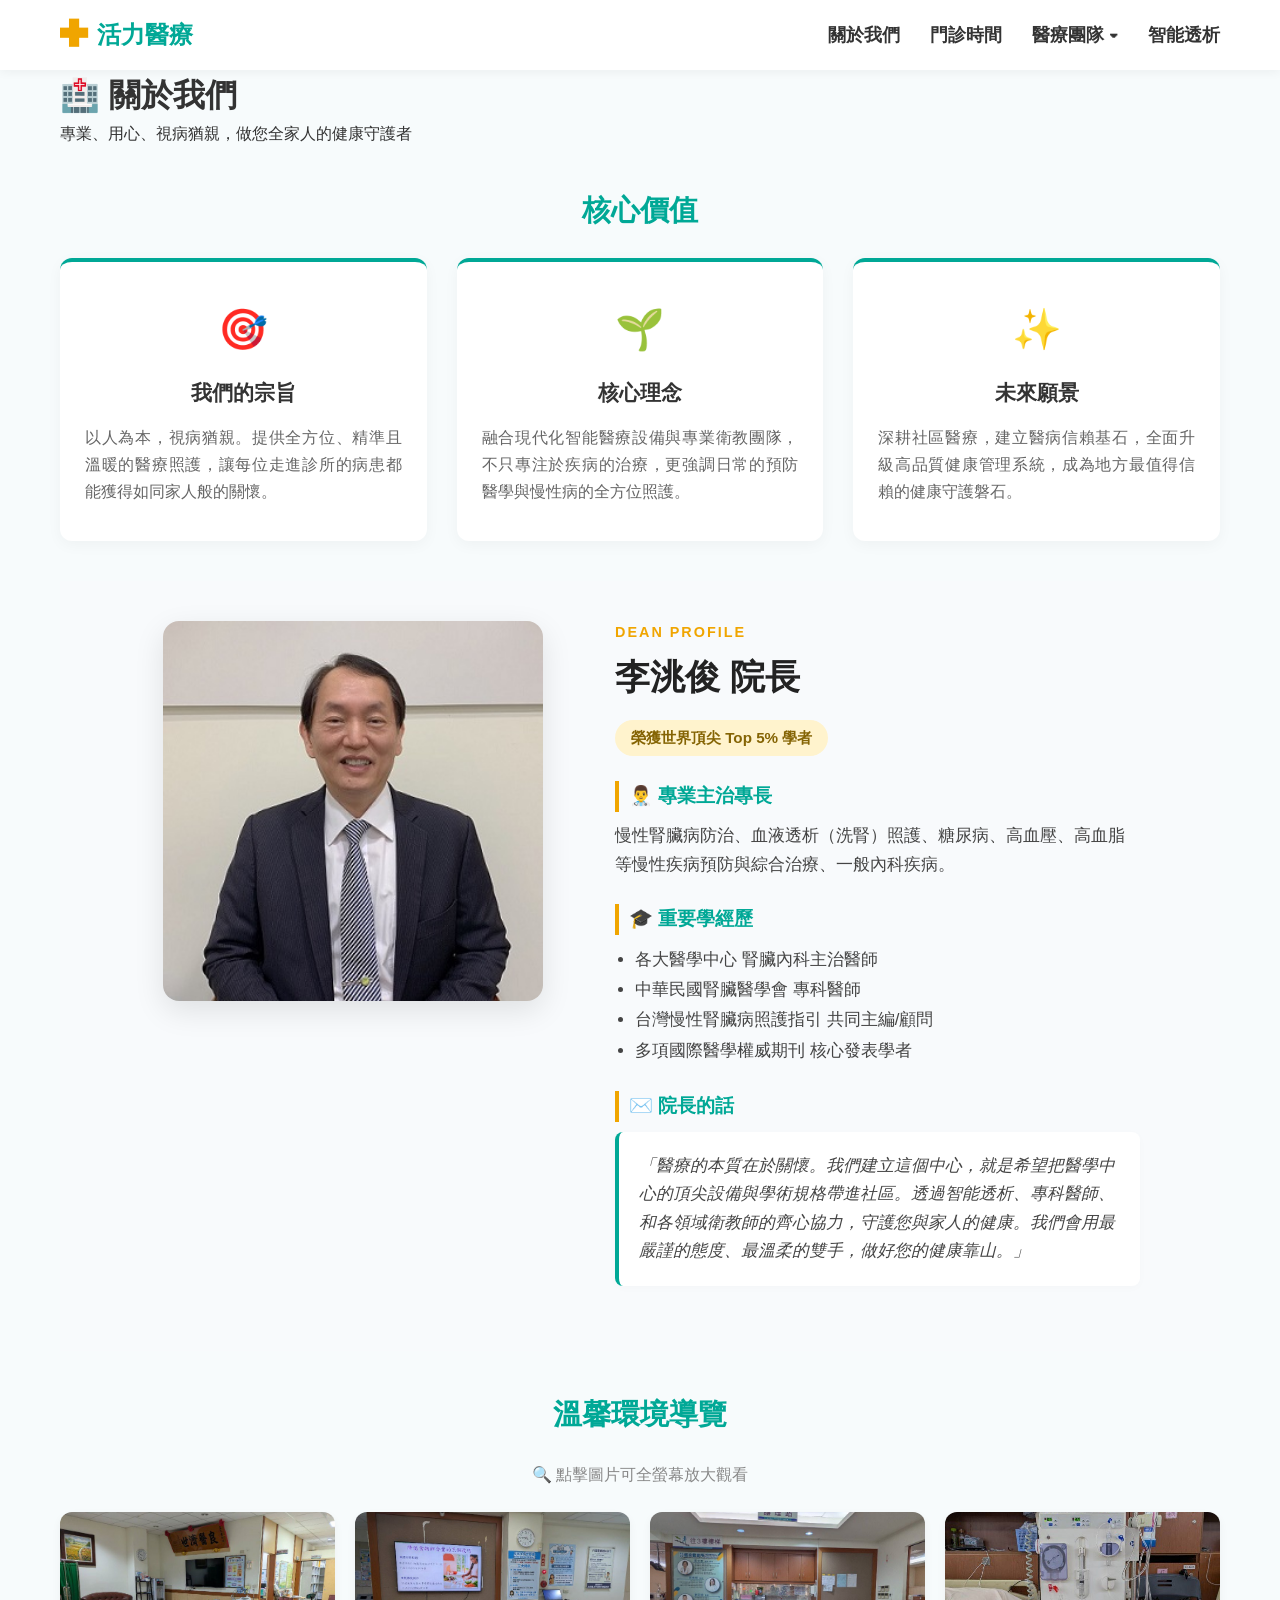
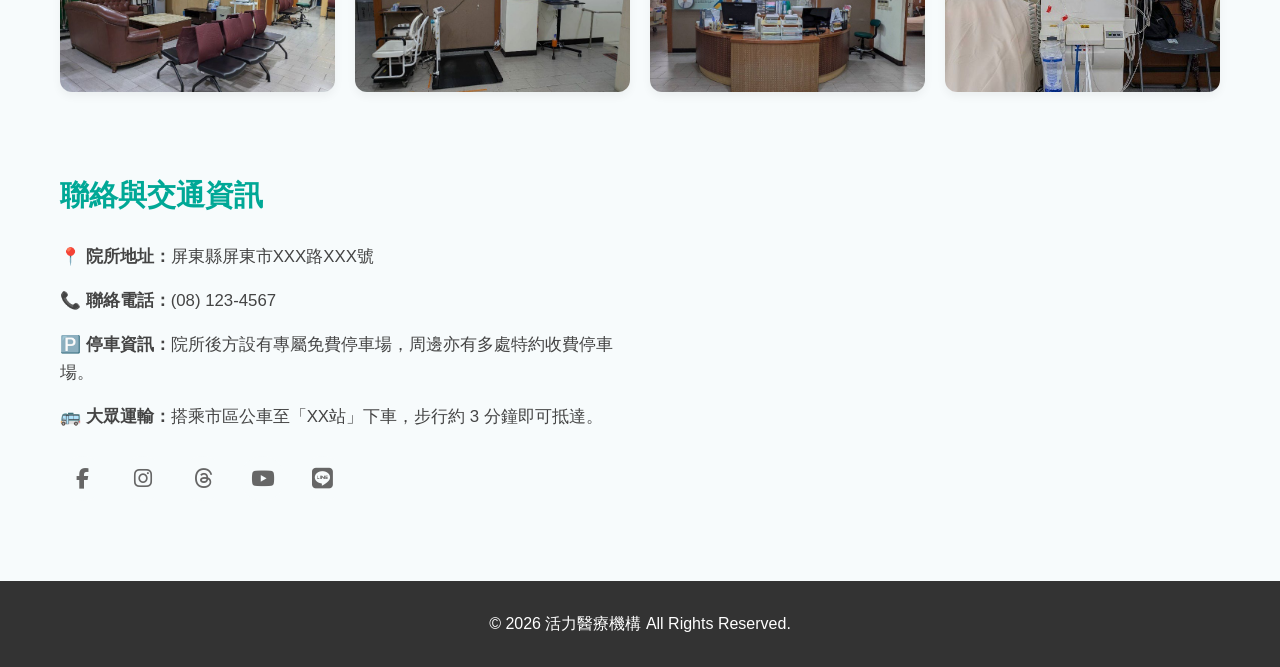
==== about.html @ 1d4cd95e "Add files via upload" ====
<!doctype html>
<html lang="zh-TW">
  <head>
    <meta charset="UTF-8" />
    <meta name="viewport" content="width=device-width, initial-scale=1.0" />
    <title>關於我們 - 活力醫療中心</title>
    <link rel="stylesheet" href="https://cdnjs.cloudflare.com/ajax/libs/font-awesome/6.5.1/css/all.min.css" />
    <link rel="stylesheet" href="style.css?v=13" />
  </head>
  <body>
    <header class="navbar">
      <div class="container nav-container">
        <a href="https://sunyanzi948c-cpu.github.io/chen784533/" class="logo">
          <span class="logo-icon">✚</span> 活力醫療
        </a>
        <input type="checkbox" id="menu-toggle" class="menu-checkbox" />
        <label for="menu-toggle" class="menu-btn">☰</label>

        <nav class="nav-links">
          <a href="about.html">關於我們</a>
          <a href="hours.html">門診時間</a>
          <div class="dropdown">
            <a href="index.html#team" class="dropdown-toggle">醫療團隊 ▾</a>
            <input type="checkbox" id="team-toggle" class="dropdown-checkbox" />
            <label for="team-toggle" class="dropdown-label">醫療團隊 ▾</label>
            <div class="dropdown-menu">
              <div class="dropdown-grid">
                <a href="#">新陳代謝科</a><a href="#">神經內科</a>
                <a href="#">腎臟內科</a><a href="#">眼科</a>
                <a href="#">泌尿科</a><a href="#">肝膽腸胃科</a>
                <a href="#">心臟內科</a><a href="#">胸腔內科</a>
                <a href="#">居家護理師</a><a href="#">護理衛教師</a>
                <a href="#">護理師</a><a href="#">營養衛教師</a>
                <a href="#">血液透析護理師</a><a href="#">醫檢師</a>
                <a href="#">心理師</a><a href="#">藥師</a>
              </div>
            </div>
          </div>

          <a href="dialysis.html">智能透析</a>
        </nav>
      </div>
    </header>

    <div class="page-header">
      <div class="container">
        <h1>🏥 關於我們</h1>
        <p>專業、用心、視病猶親，做您全家人的健康守護者</p>
      </div>
    </div>

    <main class="container page-content">
      <section class="about-section">
        <h2 class="section-title text-center">核心價值</h2>
        <div class="vision-grid">
          <div class="vision-card">
            <div class="vision-icon">🎯</div>
            <h3>我們的宗旨</h3>
            <p>
              以人為本，視病猶親。提供全方位、精準且溫暖的醫療照護，讓每位走進診所的病患都能獲得如同家人般的關懷。
            </p>
          </div>
          <div class="vision-card">
            <div class="vision-icon">🌱</div>
            <h3>核心理念</h3>
            <p>
              融合現代化智能醫療設備與專業衛教團隊，不只專注於疾病的治療，更強調日常的預防醫學與慢性病的全方位照護。
            </p>
          </div>
          <div class="vision-card">
            <div class="vision-icon">✨</div>
            <h3>未來願景</h3>
            <p>
              深耕社區醫療，建立醫病信賴基石，全面升級高品質健康管理系統，成為地方最值得信賴的健康守護磐石。
            </p>
          </div>
        </div>
      </section>

      <section class="about-section bg-light">
        <div class="dean-container">
          <div class="dean-image">
            <img
              src="image/177.jpg"
              alt="李俊院長"
              class="rounded-img shadow" />
          </div>
          <div class="dean-info">
            <span class="dean-subtitle">DEAN PROFILE</span>
            <h2 class="dean-name">李洮俊 院長</h2>
            <div class="dean-badge">榮獲世界頂尖 Top 5% 學者</div>

            <div class="info-block">
              <h3>👨‍⚕️ 專業主治專長</h3>
              <p>
                慢性腎臟病防治、血液透析（洗腎）照護、糖尿病、高血壓、高血脂等慢性疾病預防與綜合治療、一般內科疾病。
              </p>
            </div>

            <div class="info-block">
              <h3>🎓 重要學經歷</h3>
              <ul class="bullet-list">
                <li>各大醫學中心 腎臟內科主治醫師</li>
                <li>中華民國腎臟醫學會 專科醫師</li>
                <li>台灣慢性腎臟病照護指引 共同主編/顧問</li>
                <li>多項國際醫學權威期刊 核心發表學者</li>
              </ul>
            </div>

            <div class="info-block">
              <h3>✉️ 院長的話</h3>
              <p class="dean-message">
                「醫療的本質在於關懷。我們建立這個中心，就是希望把醫學中心的頂尖設備與學術規格帶進社區。透過智能透析、專科醫師、和各領域衛教師的齊心協力，守護您與家人的健康。我們會用最嚴謹的態度、最溫柔的雙手，做好您的健康靠山。」
              </p>
            </div>
          </div>
        </div>
      </section>

      <section class="about-section">
        <h2 class="section-title text-center">溫馨環境導覽</h2>
        <p class="text-center" style="color: #888; margin-bottom: 25px">
          🔍 點擊圖片可全螢幕放大觀看
        </p>
        <div class="gallery-grid">
          <img
            src="image/1245.jpeg"
            alt="明亮寬敞的候診大廳"
            class="zoomable-img" />
          <img
            src="image/364.jpeg"
            alt="專業一對一衛教室"
            class="zoomable-img" />
          <img
            src="image/6531.jpeg"
            alt="智能血液透析中心"
            class="zoomable-img" />
          <img
            src="image/34.jpeg"
            alt="溫馨領藥與諮詢櫃檯"
            class="zoomable-img" />
        </div>
      </section>

      <section class="about-section">
        <div class="contact-grid">
          <div class="contact-info">
            <h2 class="section-title">聯絡與交通資訊</h2>
            <ul class="contact-list">
              <li><strong>📍 院所地址：</strong>屏東縣屏東市XXX路XXX號</li>
              <li><strong>📞 聯絡電話：</strong>(08) 123-4567</li>
              <li>
                <strong>🅿️ 停車資訊：</strong
                >院所後方設有專屬免費停車場，周邊亦有多處特約收費停車場。
              </li>
              <li>
                <strong>🚌 大眾運輸：</strong>搭乘市區公車至「XX站」下車，步行約
                3 分鐘即可抵達。
              </li>
            </ul>
             
            <div class="social-links">
              <a href="#" target="_blank" class="social-icon fb" title="Facebook"><i class="fa-brands fa-facebook-f"></i></a>
              <a href="#" target="_blank" class="social-icon ig" title="Instagram"><i class="fa-brands fa-instagram"></i></a>
              <a href="#" target="_blank" class="social-icon threads" title="Threads"><i class="fa-brands fa-threads"></i></a>
              <a href="#" target="_blank" class="social-icon yt" title="YouTube"><i class="fa-brands fa-youtube"></i></a>
              <a href="#" target="_blank" class="social-icon line" title="LINE"><i class="fa-brands fa-line"></i></a>
            </div>
          </div>
          <div class="contact-map">
            <iframe
              src="https://www.google.com/maps/embed?..."
              width="100%"
              height="300"
              style="border: 0; border-radius: 12px"
              allowfullscreen=""
              loading="lazy"></iframe>
          </div>
        </div>
      </section>
    </main>

    <footer class="footer">
      <div class="container">
        <p>&copy; 2026 活力醫療機構 All Rights Reserved.</p>
      </div>
    </footer>

    <div id="image-lightbox" class="lightbox">
      <span class="lightbox-close">&times;</span>
      <img class="lightbox-content" id="lightbox-img" src="" alt="放大圖片" />
    </div>

    <button id="backToTopBtn" class="back-to-top" title="回到頁頂">⬆</button>

    <script>
      document.addEventListener("DOMContentLoaded", () => {
        // 1. 環境導覽圖片放大燈箱邏輯
        const galleryGrid = document.querySelector(".gallery-grid");
        const lightbox = document.getElementById("image-lightbox");
        const lightboxImg = document.getElementById("lightbox-img");
        const lightboxClose = document.querySelector(".lightbox-close");

        if (galleryGrid && lightbox) {
          galleryGrid.addEventListener("click", (e) => {
            if (e.target.classList.contains("zoomable-img")) {
              lightbox.style.display = "flex";
              lightboxImg.src = e.target.src;
            }
          });

          lightboxClose.addEventListener("click", () => {
            lightbox.style.display = "none";
          });

          lightbox.addEventListener("click", (e) => {
            if (e.target === lightbox) {
              lightbox.style.display = "none";
            }
          });
        }

        // 2. 回到頁頂按鈕邏輯
        const backToTopBtn = document.getElementById("backToTopBtn");
        if (backToTopBtn) {
          window.addEventListener("scroll", () => {
            if (window.scrollY > 300) {
              backToTopBtn.classList.add("show");
            } else {
              backToTopBtn.classList.remove("show");
            }
          });

          backToTopBtn.addEventListener("click", () => {
            window.scrollTo({ top: 0, behavior: "smooth" });
          });
        }
      });
    </script>
  </body>
</html>
---- style.css ----
/* =========================================
   變數與基本設定
========================================= */
:root {
    --primary-color: #00A896;
    /* 醫療感明亮藍綠色 */
    --secondary-color: #F0A500;
    /* 活潑朝氣的橙黃色 */
    --bg-color: #F7FBFC;
    --text-main: #333333;
    --text-muted: #666666;
    --white: #FFFFFF;
    --border-radius: 16px;
    /* 圓潤感帶來親和力 */
    --box-shadow: 0 8px 24px rgba(0, 0, 0, 0.05);
}

* {
    margin: 0;
    padding: 0;
    box-sizing: border-box;
    font-family: "Helvetica Neue", Arial, "LiHei Pro", "微軟正黑體", sans-serif;
}

body {
    background-color: var(--bg-color);
    color: var(--text-main);
    line-height: 1.6;
}

.container {
    max-width: 1200px;
    margin: 0 auto;
    padding: 0 20px;
}

a {
    text-decoration: none;
    color: var(--primary-color);
    transition: color 0.3s;
}

/* =========================================
   導覽列 (Navbar)
========================================= */
.navbar {
    background-color: var(--white);
    box-shadow: 0 2px 10px rgba(0, 0, 0, 0.05);
    position: sticky;
    top: 0;
    z-index: 1000;
}

.nav-container {
    display: flex;
    justify-content: space-between;
    align-items: center;
    height: 70px;
}

.logo {
    font-size: 1.5rem;
    font-weight: bold;
    color: var(--primary-color);
    display: flex;
    align-items: center;
    gap: 8px;
}

.logo-icon {
    color: var(--secondary-color);
    font-size: 1.8rem;
}

.nav-links {
    display: flex;
    gap: 30px;
    align-items: center;
}

.nav-links a {
    color: var(--text-main);
    font-weight: 600;
    font-size: 1.1rem;
    padding: 8px 0;
    position: relative;
}

.nav-links a:hover {
    color: var(--primary-color);
}

/* 導覽列底線動畫 (排除下拉選單內的連結) */
.nav-links>a::after,
.dropdown>a::after {
    content: '';
    position: absolute;
    bottom: 0;
    left: 0;
    width: 0%;
    height: 3px;
    background-color: var(--secondary-color);
    transition: width 0.3s ease;
    border-radius: 2px;
}

.nav-links>a:hover::after,
.dropdown>a:hover::after {
    width: 100%;
}

.menu-checkbox,
.menu-btn {
    display: none;
}

/* =========================================
   首頁：最新消息佈告欄列表優化 (全站通用電腦版預設)
========================================= */
.news-list {
    list-style: none;
    /* 移除預設的黑點 */
    padding-left: 0;
}

.news-list li {
    padding: 15px 0;
    /* 每則新聞的上下間距 */
    border-bottom: 1px dashed #EAEAEA;
    /* 加上淡淡的虛線分隔線 */
}

.news-list li:last-child {
    border-bottom: none;
    /* 最後一筆不要底線 */
}

.news-list a {
    font-size: 1.05rem;
    line-height: 1.5;
    color: var(--text-main);
    /* 關鍵：電腦版與全站同步改成高對比深灰色 */
    font-weight: 600;
    /* 字體稍微加粗，增加重量感 */
    display: block;
    margin-top: 8px;
    transition: color 0.3s;
}

/* 滑鼠游標移過去時的互動效果 */
.news-list a:hover {
    color: var(--primary-color);
    /* 懸停時變回品牌藍綠色 */
}
/* =========================================
   導覽列：醫療團隊下拉選單 (Dropdown)
========================================= */
/* 隱藏手機版專用的摺疊開關 */
.dropdown-checkbox,
.dropdown-label {
    display: none;
}

.dropdown {
    position: relative;
    display: flex;
    align-items: center;
    height: 100%;
}

.dropdown-menu {
    display: none;
    /* 預設隱藏 */
    position: absolute;
    top: 100%;
    /* 貼齊導覽列底部 */
    left: -50px;
    /* 微調位置避免超出螢幕 */
    background-color: var(--white);
    box-shadow: 0 10px 30px rgba(0, 0, 0, 0.1);
    border-radius: 8px;
    padding: 20px;
    z-index: 1001;
    width: 320px;
    /* 設定選單寬度，容納兩欄 */
    border-top: 3px solid var(--primary-color);
}

/* 電腦版：滑鼠移入時顯示選單 */
.dropdown:hover .dropdown-menu {
    display: block;
    animation: fadeInDown 0.3s ease;
}

@keyframes fadeInDown {
    from {
        opacity: 0;
        transform: translateY(-10px);
    }

    to {
        opacity: 1;
        transform: translateY(0);
    }
}

/* 下拉選單內的網格排版 (2欄) */
.dropdown-grid {
    display: grid;
    grid-template-columns: 1fr 1fr;
    gap: 10px;
}

/* 覆寫 nav-links 預設的 a 樣式，使其適合選單 */
.dropdown-grid a {
    font-size: 0.95rem;
    font-weight: normal;
    padding: 8px 12px;
    border-radius: 6px;
    color: var(--text-main);
    transition: background-color 0.2s, color 0.2s;
}

.dropdown-grid a::after {
    display: none;
    /* 移除原本的底線動畫 */
}

.dropdown-grid a:hover {
    background-color: var(--bg-color);
    color: var(--primary-color);
}


/* =========================================
   主視覺跑馬燈 (Hero Carousel - JS控制版)
========================================= */
.hero-carousel {
    position: relative;
    /* 作為按鈕與圓點的定位基準 */
    width: 100%;
    overflow: hidden;
    /* 隱藏超出範圍的圖片 */
}

/* 移除 CSS 原生的卷軸設定，改由 JS 控制 */
.carousel-track {
    display: flex;
    width: max-content;
    transition: transform 0.5s ease-in-out;
    /* 關鍵：滑動的過渡動畫 */
}

.slide {
    width: 100vw;
    display: flex;
    justify-content: center;
    align-items: center;
    background-color: #f8f9fa;
}

.slide img {
    width: 100%;
    height: auto;
    display: block;
    max-width: 1920px;
}

/* === 左右切換按鈕 === */
.carousel-btn {
    position: absolute;
    top: 50%;
    transform: translateY(-50%);
    background: rgba(0, 0, 0, 0.4);
    color: white;
    border: none;
    font-size: 24px;
    padding: 15px 20px;
    cursor: pointer;
    z-index: 10;
    /* 確保按鈕在圖片上方 */
    border-radius: 8px;
    transition: background 0.3s;
}

.carousel-btn:hover {
    background: rgba(0, 0, 0, 0.8);
}

.prev-btn {
    left: 10px;
}

.next-btn {
    right: 10px;
}

/* === 底部圓點指示器 === */
.carousel-dots {
    position: absolute;
    bottom: 15px;
    left: 50%;
    transform: translateX(-50%);
    display: flex;
    gap: 10px;
    z-index: 10;
}

.dot {
    width: 12px;
    height: 12px;
    border-radius: 50%;
    background-color: rgba(255, 255, 255, 0.5);
    cursor: pointer;
    transition: background-color 0.3s;
    box-shadow: 0 1px 3px rgba(0, 0, 0, 0.3);
    /* 讓白色圓點在白底圖片上也看清楚 */
}

.dot.active {
    background-color: var(--primary-color);
}

/* =========================================
   佈告欄區塊 (Boards Section)
========================================= */
.boards-section {
    display: grid;
    grid-template-columns: 1fr 1fr;
    gap: 30px;
    margin: 60px 0;
}

.board {
    background: var(--white);
    border-radius: var(--border-radius);
    padding: 30px;
    box-shadow: var(--box-shadow);
}

.board-header {
    display: flex;
    justify-content: space-between;
    align-items: center;
    margin-bottom: 20px;
    border-bottom: 2px solid var(--bg-color);
    padding-bottom: 15px;
}

.board-header h2 {
    font-size: 1.5rem;
    color: var(--text-main);
}

.more-link {
    font-size: 0.9rem;
    color: var(--text-muted);
    background: var(--bg-color);
    padding: 5px 15px;
    border-radius: 20px;
}

.more-link:hover {
    background: var(--secondary-color);
    color: var(--white);
}

/* =========================================
   分類標籤：現代化膠囊造型 (Capsule Tabs)
========================================= */
.filter-tabs {
    display: flex;
    background-color: #EBF3F6;
    /* 溫潤的淺灰藍色膠囊底軌 */
    padding: 6px;
    border-radius: 50px;
    /* 核心：超大圓弧創造完美膠囊外觀 */
    width: fit-content;
    margin: 0 auto 35px auto;
    /* 畫面置中，並與下方列表拉開呼吸空間 */
    gap: 4px;
    box-shadow: inset 0 2px 5px rgba(0, 0, 0, 0.04);
    /* 內陰影讓軌道呈現微凹陷的精緻立體感 */
}

.tab {
    padding: 10px 24px;
    border-radius: 50px;
    /* 每個選項按鈕也都是膠囊型 */
    color: var(--text-muted);
    font-weight: bold;
    font-size: 1rem;
    border: none;
    background-color: transparent;
    white-space: nowrap;
    text-decoration: none;
    /* 確保沒有底線 */
    transition: all 0.25s cubic-bezier(0.4, 0, 0.2, 1);
    /* 讓切換動態呈現絲滑的過渡感 */
}

/* 滑鼠游標移過去的微互動（排除已選中的項目） */
.tab:hover:not(.active) {
    color: var(--primary-color);
    background-color: rgba(0, 168, 150, 0.08);
    /* 淡淡的半透明主色 */
}

/* 當標籤被點選、激活時的膠囊樣式 */
.tab.active {
    background-color: var(--primary-color);
    /* 活力藍綠色填滿 */
    color: var(--white);
    box-shadow: 0 4px 12px rgba(0, 168, 150, 0.25);
    /* 溫和的外發光提升層級 */
}

/* =========================================
   手機版響應式微調 (Capsule RWD)
========================================= */
@media (max-width: 768px) {
    .filter-tabs {
        width: 100%;
        /* 手機版寬度撐滿 */
        max-width: 100%;
        overflow-x: auto;
        /* 關鍵：項目過多時，在手機上允許左右滑動瀏覽 */
        flex-wrap: nowrap;
        /* 強制按鈕們乖乖排成一列不換行 */
        justify-content: flex-start;
        /* 靠左對齊方便滑動 */
        padding: 5px;
        scrollbar-width: none;
        /* 隱藏 Firefox 的捲軸 */
    }

    /* 隱藏 Chrome/Safari 的手機原生捲軸，維持簡潔 */
    .filter-tabs::-webkit-scrollbar {
        display: none;
    }

    .tab {
        padding: 8px 18px;
        /* 手機版稍微縮小內距 */
        font-size: 0.95rem;
    }
}
/* =========================================
   最新消息列表頁專用 (News Archive - 減壓舒適版)
========================================= */
.full-news-list {
    display: flex;
    flex-direction: column;
    gap: 25px;
    /* 加大每則消息之間的間距 */
}

.news-item {
    display: flex;
    flex-direction: row;
    align-items: flex-start;
    background-color: var(--white);
    padding: 30px;
    /* 增加卡片內部的呼吸空間 */
    border-radius: var(--border-radius);
    box-shadow: 0 4px 20px rgba(0, 0, 0, 0.03);
    /* 非常柔和的陰影 */
    border: 1px solid #F0F4F8;
    /* 加上極淺的邊框增加質感 */
    transition: transform 0.3s, box-shadow 0.3s;
    gap: 25px;
    /* 日期徽章與內文的間距 */
    text-decoration: none;
}

.news-item:hover {
    transform: translateY(-3px);
    box-shadow: 0 10px 30px rgba(0, 168, 150, 0.1);
}

/* 獨立出來的日期徽章 */
.news-date-badge {
    flex-shrink: 0;
    text-align: center;
    background-color: var(--bg-color);
    padding: 15px 20px;
    border-radius: 16px;
    color: var(--primary-color);
    min-width: 100px;
    border: 1px solid #E0F7FA;
}

.news-date-badge .day {
    display: block;
    font-size: 2.2rem;
    font-weight: bold;
    line-height: 1.1;
    font-family: 'Arial Black', sans-serif;
}

.news-date-badge .year-month {
    display: block;
    font-size: 0.85rem;
    color: var(--text-muted);
    margin-top: 5px;
    letter-spacing: 1px;
}

/* 內文區塊 */
.news-content-box {
    flex-grow: 1;
    display: flex;
    flex-direction: column;
    justify-content: center;
}

.news-meta {
    margin-bottom: 12px;
}

.news-tag {
    font-size: 0.8rem;
    padding: 4px 12px;
    border-radius: 20px;
    color: var(--white);
    font-weight: bold;
}

.news-title {
    font-size: 1.35rem;
    color: var(--text-main);
    margin-bottom: 10px;
    line-height: 1.4;
    transition: color 0.2s;
}

.news-item:hover .news-title {
    color: var(--primary-color);
}

.news-excerpt {
    color: var(--text-muted);
    font-size: 1rem;
    line-height: 1.6;
    display: -webkit-box;
    -webkit-line-clamp: 2;
    /* 限制摘要行數 */
    -webkit-box-orient: vertical;
    overflow: hidden;
}

/* 導覽箭頭 */
.news-arrow {
    align-self: center;
    font-size: 1.5rem;
    color: #D1D8E0;
    transition: color 0.3s, transform 0.3s;
}

.news-item:hover .news-arrow {
    color: var(--secondary-color);
    transform: translateX(5px);
}

/* 手機版響應式微調 */
@media (max-width: 768px) {
    .news-item {
        flex-direction: column;
        /* 手機版改為垂直堆疊 */
        padding: 25px 20px;
        gap: 15px;
    }

    .news-date-badge {
        display: flex;
        align-items: center;
        gap: 10px;
        padding: 10px 15px;
        min-width: auto;
        width: fit-content;
    }

    .news-date-badge .day {
        font-size: 1.5rem;
    }

    .news-date-badge .year-month {
        margin-top: 0;
    }

    .news-arrow {
        display: none;
        /* 手機螢幕較小，隱藏箭頭 */
    }
}

/* 衛教專區網格卡片 */
.edu-grid {
    display: grid;
    grid-template-columns: 1fr 1fr;
    gap: 15px;
}

.edu-card {
    background: var(--bg-color);
    padding: 20px;
    border-radius: 12px;
    display: block;
    transition: transform 0.2s, box-shadow 0.2s;
}

.edu-card:hover {
    transform: translateY(-5px);
    box-shadow: 0 5px 15px rgba(0, 168, 150, 0.2);
}

.edu-tag {
    display: inline-block;
    background: var(--primary-color);
    color: var(--white);
    font-size: 0.75rem;
    padding: 3px 8px;
    border-radius: 4px;
    margin-bottom: 10px;
}

.edu-card h3 {
    color: var(--text-main);
    font-size: 1rem;
    line-height: 1.4;
}

/* =========================================
   影片專區 (Video Section)
========================================= */
.video-section {
    background: var(--white);
    border-radius: var(--border-radius);
    padding: 30px;
    box-shadow: var(--box-shadow);
    margin-bottom: 60px;
}

.video-grid {
    display: grid;
    grid-template-columns: repeat(3, 1fr);
    gap: 20px;
}

.video-card {
    border-radius: 12px;
    overflow: hidden;
    background: var(--bg-color);
}

.video-thumbnail {
    background: #4A4A4A;
    color: white;
    height: 180px;
    display: flex;
    align-items: center;
    justify-content: center;
    font-size: 1.2rem;
    cursor: pointer;
    transition: background 0.3s;
}

.video-thumbnail:hover {
    background: var(--primary-color);
}

.video-title {
    padding: 15px;
    font-weight: bold;
    color: var(--text-main);
    text-align: center;
}

/* =========================================
   頁腳 (Footer)
========================================= */
.footer {
    background: var(--text-main);
    color: var(--white);
    text-align: center;
    padding: 30px 0;
    margin-top: 40px;
}

/* =========================================
   響應式設計 (RWD - 平板 900px)
========================================= */
@media (max-width: 900px) {
    .boards-section {
        grid-template-columns: 1fr;
    }

    .video-grid {
        grid-template-columns: 1fr;
    }
}

/* =========================================
   響應式設計 (RWD - 手機 768px)
========================================= */
@media (max-width: 768px) {

    /* 手機版導覽列：漢堡選單實作 */
    .menu-btn {
        display: block;
        font-size: 1.8rem;
        cursor: pointer;
        color: var(--primary-color);
    }

    .nav-links {
        display: none;
        position: absolute;
        top: 70px;
        left: 0;
        width: 100%;
        background: var(--white);
        flex-direction: column;
        text-align: center;
        gap: 0;
        box-shadow: 0 10px 10px rgba(0, 0, 0, 0.05);
    }

    /* 基本導覽列連結樣式 */
    .nav-links>a {
        padding: 15px 0;
        border-bottom: 1px solid #F0F0F0;
        width: 100%;
    }

    .menu-checkbox:checked~.nav-links {
        display: flex;
    }

    /* =========================================
       手機版：醫療團隊下拉選單改為摺疊設計
    ========================================= */
    .dropdown {
        width: 100%;
        flex-direction: column;
    }

    .dropdown .dropdown-toggle {
        display: none;
        /* 隱藏電腦版的 hover 連結 */
    }

    .dropdown-label {
        display: block;
        width: 100%;
        padding: 15px 0;
        border-bottom: 1px solid #F0F0F0;
        font-weight: 600;
        cursor: pointer;
        color: var(--text-main);
        font-size: 1.1rem;
    }

    /* 將選單改為靜態排版，不再懸浮 */
    .dropdown-menu {
        position: static;
        width: 100%;
        box-shadow: none;
        background-color: #F8F9FA;
        padding: 10px 15px;
        border-radius: 0;
        border-top: none;
        display: none;
        /* 由 checkbox 控制顯示 */
    }

    /* 手機版下拉選單內的項目改為單欄 */
    .dropdown-grid {
        grid-template-columns: 1fr;
        gap: 5px;
    }

    .dropdown-grid a {
        padding: 10px 0;
        border-bottom: 1px dashed #E0E0E0;
        border-radius: 0;
    }

    .dropdown-grid a:last-child {
        border-bottom: none;
    }
    /* 取消手機版的 hover 展開，避免與點擊事件衝突 (解決收不回來的問題) */
    .dropdown:hover .dropdown-menu {
        display: none;
    }

    /* 關鍵：當隱藏的 checkbox 被勾選時，展開醫療團隊子選單 */
    .dropdown-checkbox:checked ~ .dropdown-menu {
        display: block;
    }
    

    /* =========================================
       其他手機版微調
    ========================================= */
    .slide-content h1 {
        font-size: 1.8rem;
    }

    .edu-grid {
        grid-template-columns: 1fr;
    }
}

/* =========================================
   單篇文章內頁專用 (Article Detail)
========================================= */
.article-container {
    max-width: 800px;
    /* 限制寬度，提升長文閱讀體驗 */
    margin: 40px auto;
    background-color: var(--white);
    padding: 40px 50px;
    border-radius: var(--border-radius);
    box-shadow: var(--box-shadow);
}

.back-btn {
    display: inline-block;
    color: var(--text-muted);
    font-size: 0.95rem;
    margin-bottom: 25px;
    padding: 8px 15px;
    background-color: var(--bg-color);
    border-radius: 20px;
    transition: all 0.3s;
}

.back-btn:hover {
    color: var(--white);
    background-color: var(--primary-color);
}

.article-header {
    border-bottom: 2px solid var(--bg-color);
    padding-bottom: 20px;
    margin-bottom: 30px;
}

.article-title {
    font-size: 2rem;
    color: var(--text-main);
    line-height: 1.4;
    margin-top: 15px;
}

/* 內文排版優化 */
.article-body {
    color: #444;
    font-size: 1.1rem;
    line-height: 1.8;
    /* 加大行距，眼睛不疲勞 */
}
/* 隱藏文章內文清單的預設黑點，並優化間距 */
.article-body ul {
    list-style: none;
    /* 移除瀏覽器預設的黑點 */
    padding-left: 0;
    /* 移除預設的左側縮排，讓文字對齊標題 */
    margin-bottom: 20px;
    /* 與下一個段落保持距離 */
}

.article-body li {
    margin-bottom: 10px;
    /* 讓每個清單項目之間多一點呼吸空間，不擠在一起 */
    line-height: 1.6;
}
.article-body p {
    margin-bottom: 20px;
}

.article-body h3 {
    color: var(--primary-color);
    font-size: 1.4rem;
    margin: 30px 0 15px 0;
    border-left: 4px solid var(--secondary-color);
    padding-left: 10px;
}

.article-body img {
    max-width: 100%;
    height: auto;
    border-radius: 8px;
    margin: 20px 0;
}

/* 響應式微調 */
@media (max-width: 768px) {
    .article-container {
        padding: 25px 20px;
        margin: 20px auto;
    }

    .article-title {
        font-size: 1.5rem;
    }
    
    
  /* =========================================
       手機版：首頁佈告欄標題與列表排版優化
    ========================================= */
   .board-header {
      gap: 10px;
      /* 確保標題和按鈕之間有安全距離 */
  }
   .board {
    padding: 20px 15px;
   }
   .board-header h2 {
      font-size: 1.3rem;
      /* 手機版稍微縮小一點標題字體 */
      white-space: nowrap;
      /* 關鍵1：強制標題絕對不換行 */
      margin-bottom: 0;
  }

  .more-link {
      white-space: nowrap;
      /* 關鍵2：強制按鈕文字不換行 */
      flex-shrink: 0;
      /* 關鍵3：保護按鈕，絕對不允許被螢幕擠扁 */
      padding: 5px 12px;
      /* 稍微縮小按鈕內距讓它更精緻 */
      font-size: 0.85rem;
  }

  /* 順便優化首頁的新聞列表，讓手機版更好閱讀 */
  .news-list li {
      padding: 12px 0;
      /* 手機版稍微縮緊上下間距 */
  }

  .news-list .news-date {
      background-color: var(--bg-color);
      /* 給日期一個淡淡的底色標籤感 */
      padding: 2px 8px;
      border-radius: 4px;
      font-size: 0.8rem;
  }

  .news-list a {
      font-size: 1rem;
      /* 手機版字體稍微縮小一點點，符合手機螢幕比例 */
  }
}

/* =========================================
   最新消息標籤顏色設定 (Tag Colors)
========================================= */
.news-tag {
    display: inline-block;
    /* 確保標籤能撐開內距與圓角 */
    color: #FFFFFF !important;
    /* 強制文字為白色 */
    font-weight: bold;
    border-radius: 20px;
}

/* 各分類的專屬背景色 */
.tag-orange {
    background-color: #F0A500;
}

/* 亮橘色 (門診異動) */
.tag-blue {
    background-color: #2D9CDB;
}

/* 柔和藍色 (疫苗活動、醫療新知) */
.tag-green {
    background-color: #00A896;
}

/* 醫療藍綠色 (營養衛教、預防醫學) */

/* =========================================
   快速回到頁頂按鈕 (Back to Top)
========================================= */
.back-to-top {
    position: fixed;
    bottom: 30px;
    right: 30px;
    width: 50px;
    height: 50px;
    background-color: var(--primary-color);
    /* 使用醫療藍綠色 */
    color: var(--white);
    border: none;
    border-radius: 50%;
    /* 變成完美的圓形 */
    font-size: 1.5rem;
    box-shadow: 0 4px 15px rgba(0, 168, 150, 0.4);
    cursor: pointer;
    z-index: 9999;
    /* 確保它永遠浮在最上層 */

    /* 預設隱藏並往下沉的動畫設定 */
    opacity: 0;
    visibility: hidden;
    transform: translateY(20px);
    transition: all 0.3s cubic-bezier(0.4, 0, 0.2, 1);

    /* 讓裡面的箭頭絕對置中 */
    display: flex;
    justify-content: center;
    align-items: center;
}

/* 當加上 .show 類別時，按鈕浮現 */
.back-to-top.show {
    opacity: 1;
    visibility: visible;
    transform: translateY(0);
}

/* 電腦版滑鼠移過去的互動效果 */
.back-to-top:hover {
    background-color: var(--secondary-color);
    /* 變為活潑的橙黃色 */
    transform: translateY(-5px) scale(1.05);
    /* 稍微往上浮起並變大 */
    box-shadow: 0 6px 20px rgba(240, 165, 0, 0.4);
}

/* 手機版微調 (讓按鈕稍微縮小，避免擋住太多內文) */
@media (max-width: 768px) {
    .back-to-top {
        bottom: 20px;
        right: 20px;
        width: 45px;
        height: 45px;
        font-size: 1.3rem;
    }
}

/* =========================================
   圖片放大燈箱 (Lightbox) 與互動樣式
========================================= */
/* 暗示圖片可點擊的互動效果 */
.zoomable-img {
    cursor: zoom-in;
    /* 滑鼠游標變成放大鏡 */
    transition: transform 0.3s ease, filter 0.3s ease;
}

.zoomable-img:hover {
    transform: scale(1.02);
    /* 滑鼠移過去微微浮起放大 */
    filter: brightness(0.95);
    /* 稍微變暗提示可點擊 */
}

/* 燈箱全螢幕黑底 */
.lightbox {
    display: none;
    /* 預設隱藏，由 JS 控制顯示為 flex */
    position: fixed;
    z-index: 10000;
    /* 確保浮在網頁所有東西的最上面 */
    left: 0;
    top: 0;
    width: 100vw;
    height: 100vh;
    background-color: rgba(0, 0, 0, 0.85);
    /* 漂亮的半透明深色背景 */
    justify-content: center;
    align-items: center;
}

/* 放大的圖片本身 */
.lightbox-content {
    max-width: 90%;
    max-height: 90vh;
    /* 確保高圖片不會超出螢幕 */
    border-radius: 8px;
    box-shadow: 0 0 20px rgba(0, 0, 0, 0.5);
    object-fit: contain;
    /* 完整顯示不裁切 */
    animation: zoomIn 0.3s ease;
    /* 彈出的動畫 */
}

@keyframes zoomIn {
    from {
        transform: scale(0.8);
        opacity: 0;
    }

    to {
        transform: scale(1);
        opacity: 1;
    }
}

/* 右上角的巨大關閉按鈕 */
.lightbox-close {
    position: absolute;
    top: 20px;
    right: 30px;
    color: #ffffff;
    font-size: 50px;
    /* 超大按鈕 */
    font-weight: bold;
    cursor: pointer;
    transition: color 0.3s;
    user-select: none;
    z-index: 10001;
}

.lightbox-close:hover {
    color: var(--secondary-color);
    /* 滑鼠移過去變成醒目的橘黃色 */
}



/* =========================================
   關於我們 (About Us) 現代化美化樣式
========================================= */
.about-section {
    padding: 40px 0;
}

/* ✅ 修正後的全滿背景語法 */
.bg-light {
    background-color: #f8fafc;
    padding: 40px 0;
    /* 只要設定上下間距，左右交給裡面的 container */
    /* Remove negative margin, border-radius */
}

.section-title {
    color: var(--primary-color) !important;
    margin-bottom: 25px;
    font-size: 1.8rem;
    font-weight: bold;
}

.text-center {
    text-align: center;
}

/* 區塊一：理念宗旨願景三欄卡片 */
.vision-grid {
    display: grid;
    grid-template-columns: repeat(auto-fit, minmax(280px, 1fr));
    gap: 30px;
}

.vision-card {
    background: white;
    padding: 35px 25px;
    border-radius: 12px;
    box-shadow: 0 4px 15px rgba(0, 0, 0, 0.04);
    text-align: center;
    border-top: 4px solid var(--primary-color);
    transition: transform 0.3s ease;
}

.vision-card:hover {
    transform: translateY(-5px);
}

.vision-icon {
    font-size: 2.5rem;
    margin-bottom: 15px;
}

.vision-card h3 {
    color: #333;
    font-size: 1.3rem;
    margin-bottom: 15px;
}

.vision-card p {
    color: #666;
    line-height: 1.7;
    font-size: 1rem;
    text-align: justify;
}

/* 區塊二：院長簡介雙欄排版 */
.dean-container {
    display: flex;
    flex-wrap: wrap;
    gap: 50px;
    max-width: 1000px;
    margin: 0 auto;
    align-items: flex-start;
}

.dean-image {
    flex: 1 1 350px;
    text-align: center;
}

.dean-image img {
    width: 100%;
    max-width: 380px;
    border-radius: 16px;
    box-shadow: 0 10px 30px rgba(0, 0, 0, 0.1);
}

.dean-info {
    flex: 1 1 450px;
}

.dean-subtitle {
    color: var(--secondary-color);
    font-weight: bold;
    letter-spacing: 2px;
    font-size: 0.9rem;
    display: block;
    margin-bottom: 5px;
}

.dean-name {
    font-size: 2.2rem;
    color: #222;
    margin-bottom: 15px;
    font-weight: bold;
}

.dean-badge {
    display: inline-block;
    background-color: #fff3cd;
    color: #856404;
    padding: 6px 16px;
    border-radius: 50px;
    font-weight: bold;
    font-size: 0.95rem;
    margin-bottom: 25px;
}

.info-block {
    margin-bottom: 25px;
}

.info-block h3 {
    color: var(--primary-color);
    font-size: 1.2rem;
    margin-bottom: 10px;
    border-left: 4px solid var(--secondary-color);
    padding-left: 10px;
}

.info-block p {
    color: #444;
    line-height: 1.7;
    font-size: 1.05rem;
}

.bullet-list {
    padding-left: 20px;
    color: #444;
    line-height: 1.8;
    font-size: 1.05rem;
}

.dean-message {
    font-style: italic;
    background: white;
    padding: 20px;
    border-radius: 8px;
    border-left: 4px solid var(--primary-color);
    box-shadow: 0 2px 10px rgba(0, 0, 0, 0.02);
}

/* 區塊三：環境導覽網格 */
.gallery-grid {
    display: grid;
    grid-template-columns: repeat(auto-fill, minmax(230px, 1fr));
    gap: 20px;
}

.gallery-grid img {
    width: 100%;
    height: 180px;
    object-fit: cover;
    border-radius: 12px;
    box-shadow: 0 4px 10px rgba(0, 0, 0, 0.05);
}

/* 區塊四：聯絡與交通資訊 */
.contact-grid {
    display: flex;
    flex-wrap: wrap;
    gap: 40px;
}

.contact-info,
.contact-map {
    flex: 1 1 400px;
}

.contact-list {
    list-style: none;
    padding: 0;
}

.contact-list li {
    margin-bottom: 15px;
    line-height: 1.7;
    color: #444;
    font-size: 1.05rem;
}

/* =========================================
   門診時間 (Clinic Hours) 專屬樣式
========================================= */
.hours-section {
  padding: 40px 0;
}

/* 讓表格在手機螢幕上可左右滑動，不破壞版面 */
.table-responsive {
  width: 100%;
  overflow-x: auto;
  -webkit-overflow-scrolling: touch;
  border-radius: 12px;
  background-color: white;
}

/* 門診時刻表主體 */
.hours-table {
  width: 100%;
  min-width: 800px; /* 確保縮小視窗時，格子不會被擠到變形 */
  border-collapse: collapse;
  text-align: center;
}

.hours-table th, 
.hours-table td {
  padding: 15px 10px;
  border: 1px solid #eaeaea;
  vertical-align: middle;
}

/* 表頭設計 */
.hours-table thead th {
  background-color: var(--primary-color);
  color: white;
  font-size: 1.1rem;
  font-weight: 500;
  padding: 18px 10px;
}

.hours-table thead th.time-col-header {
  background-color: var(--secondary-color);
}

/* 時間直欄 */
.time-col {
  background-color: #f8fafc;
  color: #333;
  width: 120px;
}

.time-text {
  font-size: 0.9rem;
  color: #666;
  display: block;
  margin-top: 5px;
}

/* 醫師名稱與科別標籤 */
.doc-name {
  font-size: 1.05rem;
  font-weight: bold;
  color: #333;
  display: inline-block;
  margin-top: 8px;
}

.dept-badge {
  display: inline-block;
  padding: 4px 8px;
  border-radius: 6px;
  font-size: 0.8rem;
  font-weight: bold;
  color: white;
}

/* 各科別專屬顏色 (可依需求自行增減) */
.badge-kidney { background-color: #20c997; } /* 腎臟科 - 綠色 */
.badge-meta { background-color: #fd7e14; }   /* 新陳代謝 - 橘色 */
.badge-heart { background-color: #dc3545; }  /* 心臟科 - 紅色 */

/* 儲存格 Hover 特效 */
.hours-table tbody td:not(.time-col):not(.holiday-col):hover {
  background-color: #f0f7f9;
  cursor: default;
}

/* 假日直欄 (星期日) */
.holiday-col {
  background-color: #fff5f5 !important;
  color: #dc3545;
}
.vertical-center {
  vertical-align: middle !important;
  font-size: 1.5rem;
  letter-spacing: 5px;
}

/* =========================================
   看診與掛號須知
========================================= */
.notice-section {
  padding: 20px 0 60px 0;
}

.notice-box {
  background-color: #fff9e6; /* 溫暖的淺黃色底 */
  border-left: 5px solid #ffc107;
  padding: 30px;
  border-radius: 8px;
  box-shadow: 0 4px 15px rgba(0,0,0,0.03);
}

.notice-box h3 {
  color: #856404;
  margin-bottom: 20px;
  font-size: 1.3rem;
}

.notice-list {
  list-style: none;
  padding-left: 0;
  margin: 0;
}

.notice-list li {
  margin-bottom: 12px;
  line-height: 1.7;
  color: #555;
  font-size: 1.05rem;
  position: relative;
  padding-left: 20px;
}

/* 自訂列表圓點 */
.notice-list li::before {
  content: "•";
  position: absolute;
  left: 0;
  color: #ffc107;
  font-weight: bold;
  font-size: 1.5rem;
  line-height: 1;
  top: 2px;
}

/* =========================================
   手機版 (行動裝置) 終極防跑版語法
========================================= */
@media screen and (max-width: 768px) {

    /* 1. 讓所有的雙欄排版在手機上變成「上下堆疊」 */
    .about-intro,
    .dean-container,
    .contact-grid {
        flex-direction: column !important;
        gap: 20px !important;
    }

    /* 2. 強制所有區塊的寬度不能超過螢幕的 100% */
    .intro-text,
    .intro-image,
    .dean-image,
    .dean-info,
    .contact-info,
    .contact-map {
        flex-basis: 100% !important;
        max-width: 100% !important;
        width: 100% !important;
        box-sizing: border-box !important;
    }

    /* 3. 圖片強制自動縮放，絕對不能超過外框 */
    .intro-image img,
    .dean-image img {
        max-width: 100% !important;
        height: auto !important;
        object-fit: cover !important;
    }

    /* 4. 微調三大優勢卡片，確保小手機也能完美滿版 */
    .vision-grid {
        grid-template-columns: 1fr !important;
    }
    
    /* =========================================
       方案一：手機版環境導覽改為「左右滑動 (Swipe)」
    ========================================= */
    .gallery-grid {
        display: flex !important;
        flex-wrap: nowrap !important; /* 強制不換行 */
        overflow-x: auto; /* 超出螢幕時允許左右滑動 */
        -webkit-overflow-scrolling: touch; /* 讓 iOS 滑動更絲滑 */
        gap: 15px !important;
        padding-bottom: 15px;
        scroll-snap-type: x mandatory; /* 加入磁吸對齊效果 */
        scrollbar-width: none; /* 隱藏 Firefox 捲軸 */
    }

    /* 隱藏 Chrome/Safari/Edge 的原生捲軸，讓畫面更乾淨 */
    .gallery-grid::-webkit-scrollbar {
        display: none;
    }

    .gallery-grid img {
        flex: 0 0 85% !important; /* 關鍵：每張圖只佔螢幕 85%，露出下一張圖的邊緣 */
        scroll-snap-align: center; /* 滑動時會自動磁吸置中對齊 */
        height: 220px !important; /* 固定高度避免參差不齊 */
    }

/* =========================================
       方案一：手機版環境導覽改為「左右滑動 (Swipe)」
    ========================================= */
.gallery-grid {
    display: flex !important;
    flex-wrap: nowrap !important;
    /* 強制不換行 */
    overflow-x: auto;
    /* 超出螢幕時允許左右滑動 */
    -webkit-overflow-scrolling: touch;
    /* 讓 iOS 滑動更絲滑 */
    gap: 15px !important;
    padding-bottom: 15px;
    scroll-snap-type: x mandatory;
    /* 加入磁吸對齊效果 */
    scrollbar-width: none;
    /* 隱藏 Firefox 捲軸 */
}

/* 隱藏 Chrome/Safari/Edge 的原生捲軸，讓畫面更乾淨 */
.gallery-grid::-webkit-scrollbar {
    display: none;
}

.gallery-grid img {
    flex: 0 0 85% !important;
    width: 85% !important;
    /* ✅ 加上這行：強制寬度就是 85% */
    max-width: 85% !important;
    /* ✅ 加上這行：雙重防護，絕對不准放大 */
    scroll-snap-align: center;
    height: 220px !important;
}
}

/* =========================================
   影片專區 (Video Gallery) 現代化樣式
========================================= */
.video-gallery-grid {
    display: grid;
    grid-template-columns: repeat(auto-fill, minmax(320px, 1fr));
    gap: 30px;
    margin-top: 20px;
}

.video-card-modern {
    background: white;
    border-radius: 12px;
    overflow: hidden;
    box-shadow: 0 4px 15px rgba(0, 0, 0, 0.05);
    transition: transform 0.3s ease, box-shadow 0.3s ease;
    cursor: pointer;
    display: flex;
    flex-direction: column;
}

.video-card-modern:hover {
    transform: translateY(-5px);
    box-shadow: 0 10px 25px rgba(0, 168, 150, 0.15);
}

/* 縮圖區域 */
.video-thumb-box {
    position: relative;
    width: 100%;
    aspect-ratio: 16 / 9;
    /* 保持標準影片比例 */
    overflow: hidden;
    background-color: #f0f0f0;
}

.video-thumb-box img {
    width: 100%;
    height: 100%;
    object-fit: cover;
    transition: transform 0.4s ease;
}

/* 播放鍵遮罩層 */
.play-overlay {
    position: absolute;
    top: 0;
    left: 0;
    width: 100%;
    height: 100%;
    background: rgba(0, 0, 0, 0.3);
    display: flex;
    justify-content: center;
    align-items: center;
    opacity: 0;
    transition: opacity 0.3s ease;
}

.play-icon {
    width: 60px;
    height: 60px;
    background-color: var(--primary-color);
    color: white;
    border-radius: 50%;
    display: flex;
    justify-content: center;
    align-items: center;
    font-size: 1.8rem;
    padding-left: 5px;
    /* 微調三角形居中 */
    box-shadow: 0 4px 15px rgba(0, 0, 0, 0.3);
    transform: scale(0.8);
    transition: transform 0.3s cubic-bezier(0.175, 0.885, 0.32, 1.275);
}

.video-card-modern:hover .video-thumb-box img {
    transform: scale(1.05);
}

.video-card-modern:hover .play-overlay {
    opacity: 1;
}

.video-card-modern:hover .play-icon {
    transform: scale(1);
}

/* 右下角時間標籤 */
.video-duration-tag {
    position: absolute;
    bottom: 10px;
    right: 10px;
    background: rgba(0, 0, 0, 0.8);
    color: white;
    padding: 3px 8px;
    border-radius: 4px;
    font-size: 0.8rem;
    font-weight: bold;
    letter-spacing: 1px;
}

/* 文字資訊區塊 */
.video-info-box {
    padding: 20px;
    flex-grow: 1;
    display: flex;
    flex-direction: column;
    align-items: flex-start;
}

.video-title-modern {
    font-size: 1.2rem;
    color: var(--text-main);
    margin: 12px 0 8px 0;
    line-height: 1.4;
    font-weight: bold;
}

.video-desc {
    color: var(--text-muted);
    font-size: 0.95rem;
    line-height: 1.6;
    display: -webkit-box;
    -webkit-line-clamp: 2;
    /* 最多顯示兩行 */
    -webkit-box-orient: vertical;
    overflow: hidden;
    margin: 0;
}

/* 影片燈箱播放器比例容器 */
.video-wrapper {
    position: relative;
    width: 90%;
    max-width: 1000px;
    /* 電腦版最大寬度 */
    aspect-ratio: 16 / 9;
    /* 維持 16:9 比例，手機版也不會破版 */
    background: #000;
    box-shadow: 0 10px 30px rgba(0, 0, 0, 0.5);
    border-radius: 8px;
    overflow: hidden;
}

/* 確保手機版影片燈箱滿版 */
@media screen and (max-width: 768px) {
    .video-wrapper {
        width: 100%;
        border-radius: 0;
    }
}

/* =========================================
   社群媒體圖示按鈕 (Social Links)
========================================= */
.social-links {
    display: flex;
    flex-wrap: wrap;
    gap: 15px;
    margin-top: 25px;
    /* 與上方聯絡資訊拉開距離 */
}

.social-icon {
    display: flex;
    justify-content: center;
    align-items: center;
    width: 45px;
    height: 45px;
    background-color: var(--bg-color);
    /* 預設為淺藍灰底色 */
    color: var(--text-muted);
    /* 預設為深灰色圖示 */
    border-radius: 50%;
    /* 完美的正圓形 */
    font-size: 1.3rem;
    text-decoration: none;
    transition: all 0.3s cubic-bezier(0.4, 0, 0.2, 1);
}

/* 滑鼠移過去的浮起效果與品牌色變換 */
.social-icon:hover {
    color: #ffffff;
    transform: translateY(-5px);
    box-shadow: 0 5px 15px rgba(0, 0, 0, 0.15);
}

/* 各社群平台的專屬品牌色 */
.social-icon.fb:hover {
    background-color: #1877F2;
}

.social-icon.ig:hover {
    background: linear-gradient(45deg, #f09433 0%, #e6683c 25%, #dc2743 50%, #cc2366 75%, #bc1888 100%);
}

.social-icon.threads:hover {
    background-color: #000000;
}

.social-icon.yt:hover {
    background-color: #FF0000;
}

.social-icon.line:hover {
    background-color: #06C755;
}
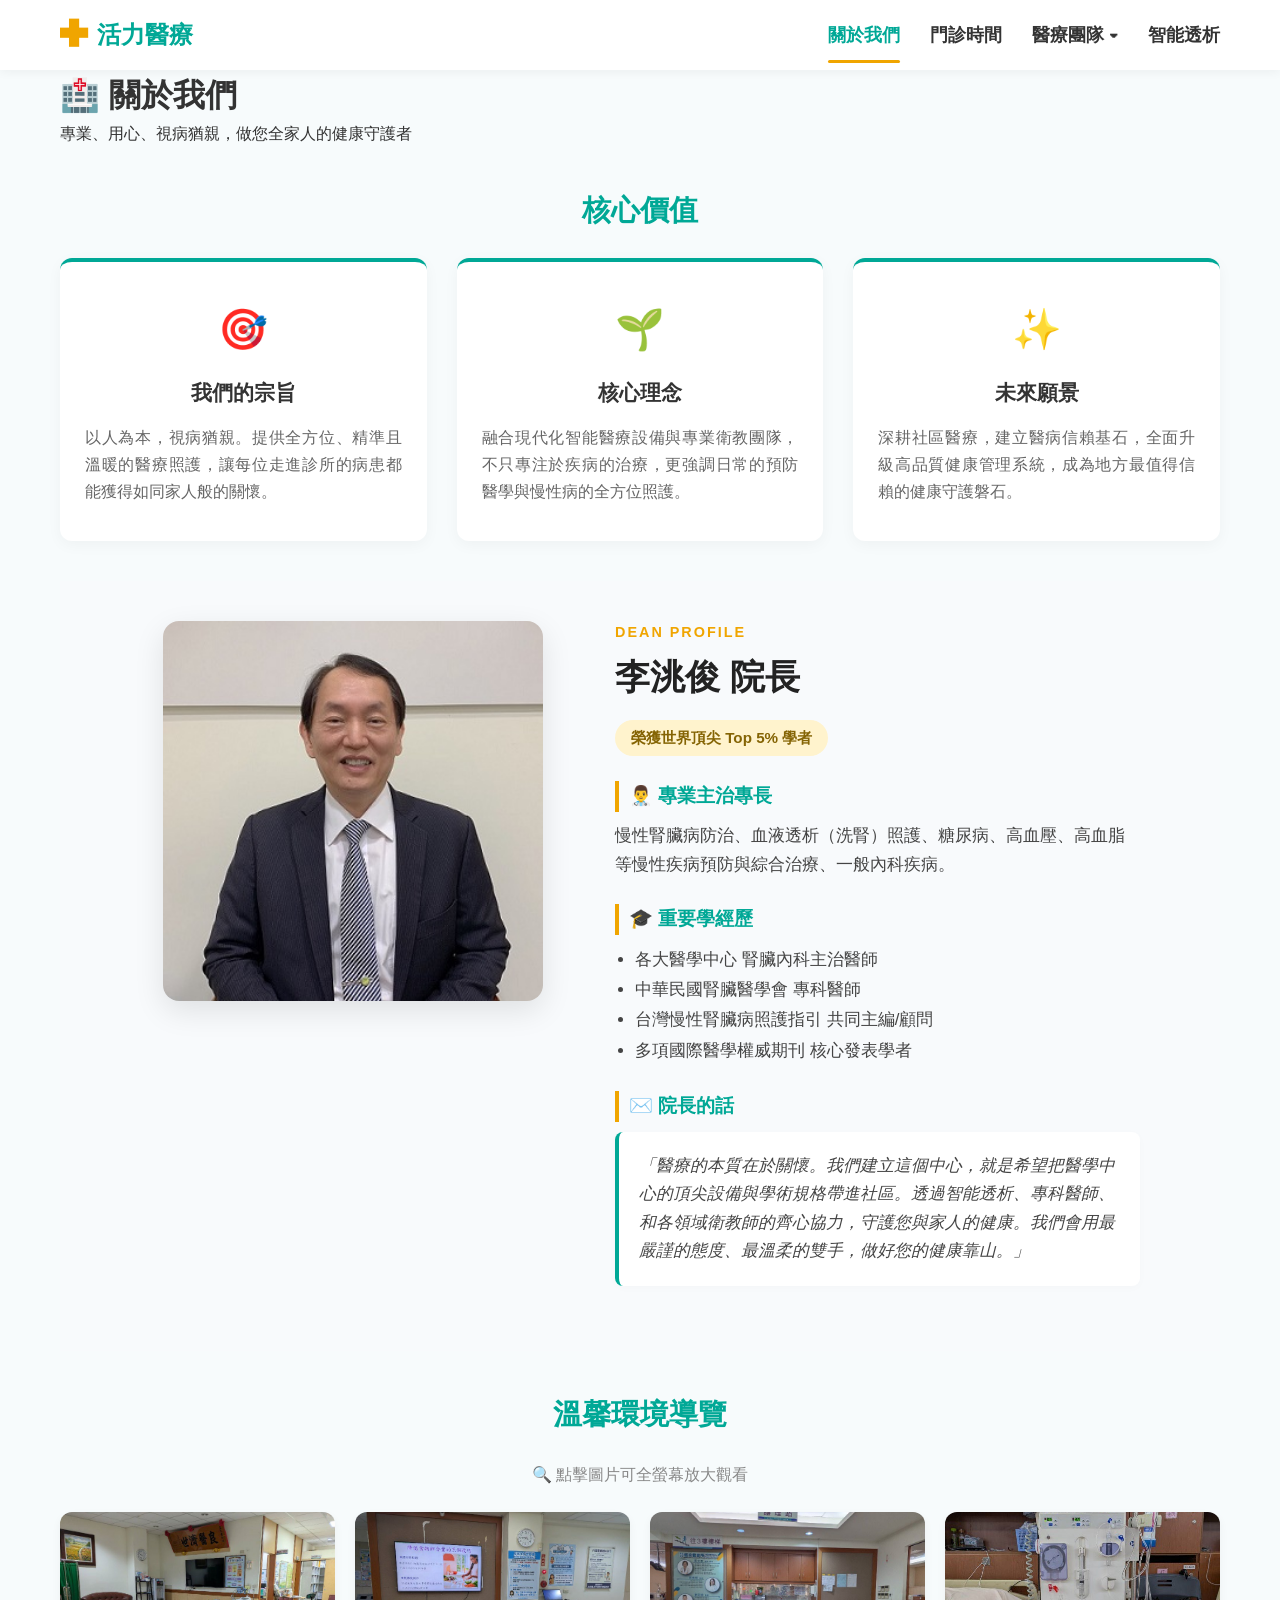
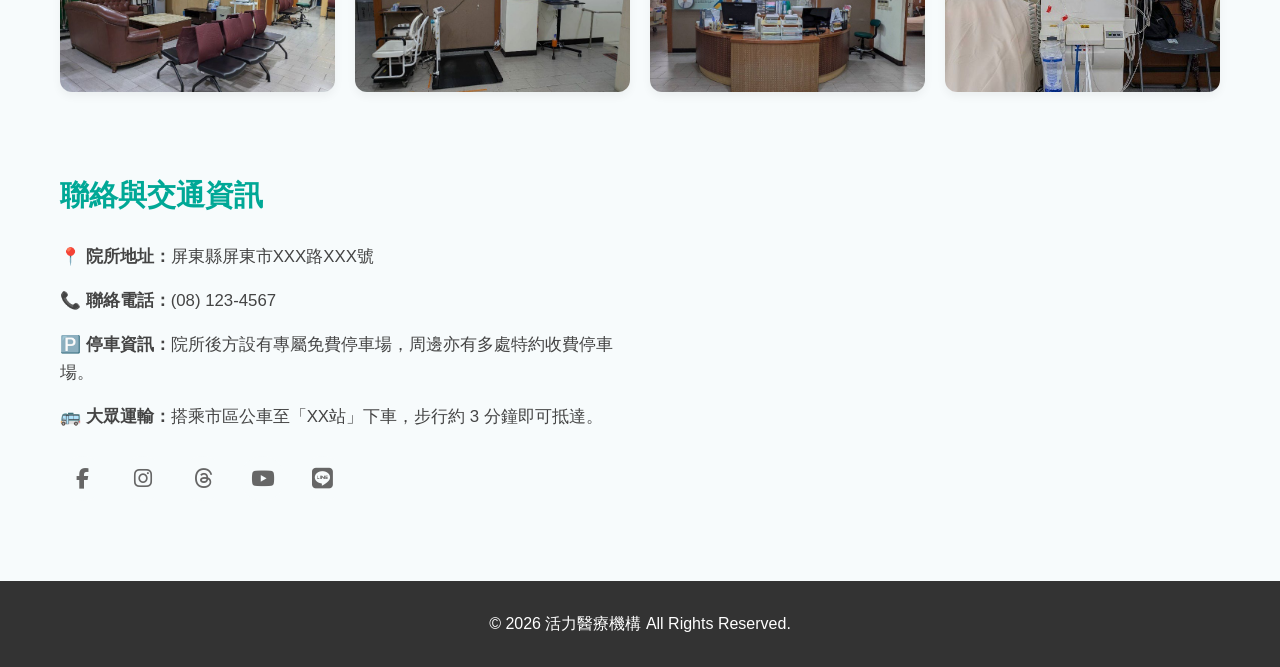
==== commit dec8de0f: "Add files via upload" ====
--- a/about.html
+++ b/about.html
@@ -4,8 +4,10 @@
     <meta charset="UTF-8" />
     <meta name="viewport" content="width=device-width, initial-scale=1.0" />
     <title>關於我們 - 活力醫療中心</title>
-    <link rel="stylesheet" href="https://cdnjs.cloudflare.com/ajax/libs/font-awesome/6.5.1/css/all.min.css" />
-    <link rel="stylesheet" href="style.css?v=13" />
+    <link
+      rel="stylesheet"
+      href="https://cdnjs.cloudflare.com/ajax/libs/font-awesome/6.5.1/css/all.min.css" />
+    <link rel="stylesheet" href="style.css?v=17" />
   </head>
   <body>
     <header class="navbar">
@@ -17,7 +19,7 @@
         <label for="menu-toggle" class="menu-btn">☰</label>
 
         <nav class="nav-links">
-          <a href="about.html">關於我們</a>
+          <a href="about.html" class="active">關於我們</a>
           <a href="hours.html">門診時間</a>
           <div class="dropdown">
             <a href="index.html#team" class="dropdown-toggle">醫療團隊 ▾</a>
@@ -25,14 +27,15 @@
             <label for="team-toggle" class="dropdown-label">醫療團隊 ▾</label>
             <div class="dropdown-menu">
               <div class="dropdown-grid">
-                <a href="#">新陳代謝科</a><a href="#">神經內科</a>
-                <a href="#">腎臟內科</a><a href="#">眼科</a>
-                <a href="#">泌尿科</a><a href="#">肝膽腸胃科</a>
-                <a href="#">心臟內科</a><a href="#">胸腔內科</a>
-                <a href="#">居家護理師</a><a href="#">護理衛教師</a>
-                <a href="#">護理師</a><a href="#">營養衛教師</a>
-                <a href="#">血液透析護理師</a><a href="#">醫檢師</a>
-                <a href="#">心理師</a><a href="#">藥師</a>
+                <a href="Metabolism.html">新陳代謝科</a
+                ><a href="Neurology.html">神經內科</a> <a href="#">腎臟內科</a
+                ><a href="eye.html">眼科</a> <a href="#">泌尿科</a
+                ><a href="#">肝膽腸胃科</a> <a href="#">心臟內科</a
+                ><a href="#">胸腔內科</a> <a href="#">居家護理師</a
+                ><a href="#">護理衛教師</a> <a href="#">護理師</a
+                ><a href="#">營養衛教師</a> <a href="#">血液透析護理師</a
+                ><a href="#">醫檢師</a> <a href="#">心理師</a
+                ><a href="#">藥師</a>
               </div>
             </div>
           </div>
@@ -158,23 +161,46 @@
                 3 分鐘即可抵達。
               </li>
             </ul>
-             
+
             <div class="social-links">
-              <a href="#" target="_blank" class="social-icon fb" title="Facebook"><i class="fa-brands fa-facebook-f"></i></a>
-              <a href="#" target="_blank" class="social-icon ig" title="Instagram"><i class="fa-brands fa-instagram"></i></a>
-              <a href="#" target="_blank" class="social-icon threads" title="Threads"><i class="fa-brands fa-threads"></i></a>
-              <a href="#" target="_blank" class="social-icon yt" title="YouTube"><i class="fa-brands fa-youtube"></i></a>
-              <a href="#" target="_blank" class="social-icon line" title="LINE"><i class="fa-brands fa-line"></i></a>
+              <a
+                href="#"
+                target="_blank"
+                class="social-icon fb"
+                title="Facebook"
+                ><i class="fa-brands fa-facebook-f"></i
+              ></a>
+              <a
+                href="#"
+                target="_blank"
+                class="social-icon ig"
+                title="Instagram"
+                ><i class="fa-brands fa-instagram"></i
+              ></a>
+              <a
+                href="#"
+                target="_blank"
+                class="social-icon threads"
+                title="Threads"
+                ><i class="fa-brands fa-threads"></i
+              ></a>
+              <a href="#" target="_blank" class="social-icon yt" title="YouTube"
+                ><i class="fa-brands fa-youtube"></i
+              ></a>
+              <a href="#" target="_blank" class="social-icon line" title="LINE"
+                ><i class="fa-brands fa-line"></i
+              ></a>
             </div>
           </div>
           <div class="contact-map">
             <iframe
-              src="https://www.google.com/maps/embed?..."
+              src="https://www.google.com/maps/embed?pb=!1m18!1m12!1m3!1d3681.342899460387!2d120.49891007481433!3d22.678275629089825!2m3!1f0!2f0!3f0!3m2!1i1024!2i768!4f13.1!3m3!1m2!1s0x346e179450fbe65b%3A0xc34b4ba9b700d202!2zOTAw5bGP5p2x57ij5bGP5p2x5biC6LGQ5bm06YeM5buj5p2x6LevMzk26Jmf!5e0!3m2!1szh-TW!2stw!4v1781663746006!5m2!1szh-TW!2stw"
               width="100%"
               height="300"
-              style="border: 0; border-radius: 12px"
+              style="border: 0"
               allowfullscreen=""
-              loading="lazy"></iframe>
+              loading="lazy"
+              referrerpolicy="no-referrer-when-downgrade"></iframe>
           </div>
         </div>
       </section>
--- a/style.css
+++ b/style.css
@@ -65,6 +65,16 @@
     display: flex;
     align-items: center;
     gap: 8px;
+    transition: transform 0.3s ease, filter 0.3s ease;
+        /* ✅ 1. 加上平滑動畫設定 */
+}
+
+/* ✅ 2. 加上滑鼠移過去的互動特效 */
+.logo:hover {
+    transform: scale(1.05);
+    /* 微微放大 5% */
+    filter: brightness(1.1);
+    /* 顏色稍微變亮 */
 }
 
 .logo-icon {
@@ -1559,6 +1569,41 @@
     scroll-snap-align: center;
     height: 220px !important;
 }
+
+/* =========================================
+       手機版：Logo 旁邊常駐顯示「首頁」小徽章
+    ========================================= */
+.logo::after {
+    content: "首頁";
+    font-size: 0.75rem;
+    background-color: var(--secondary-color);
+    /* 用您充滿活力的橘黃色 */
+    color: white;
+    padding: 2px 8px;
+    border-radius: 12px;
+    margin-left: 8px;
+    font-weight: normal;
+    vertical-align: middle;
+    box-shadow: 0 2px 5px rgba(0, 0, 0, 0.1);
+}
+
+/* 手機版：醫師名字與按鈕改為上下排列 */
+.doc-header {
+    flex-direction: column !important;
+    /* 改為上下堆疊 */
+    align-items: flex-start !important;
+    /* 靠左對齊 */
+    gap: 15px;
+    /* 名字與按鈕之間增加距離 */
+}
+
+.doc-header .schedule-btn {
+    width: 100%;
+    /* 讓按鈕在手機上撐滿寬度，長輩更好點擊！ */
+    text-align: center;
+    padding: 12px 0;
+    /* 稍微加高按鈕，提升手指觸控體驗 */
+}
 }
 
 /* =========================================
@@ -1711,6 +1756,46 @@
         width: 100%;
         border-radius: 0;
     }
+
+        /* =========================================
+           手機版社群圖示優化：直接亮起品牌色、放大圖示
+        ========================================= */
+        .social-links {
+            gap: 18px !important;
+            /* 稍微拉大圖示間距，方便手指點擊 */
+            margin-top: 20px !important;
+        }
+    
+        .social-icon {
+            width: 48px !important;
+            /* 稍微放大按鈕整體面積 */
+            height: 48px !important;
+            font-size: 1.4rem !important;
+            /* 讓圖示放大，更清晰明瞭 */
+            color: #ffffff !important;
+            /* 強制圖示直接變成高對比的純白色 */
+        }
+    
+        /* 在手機版直接強制亮起各自的官方品牌色背景 */
+        .social-icon.fb {
+            background-color: #1877F2 !important;
+        }
+    
+        .social-icon.ig {
+            background: linear-gradient(45deg, #f09433 0%, #e6683c 25%, #dc2743 50%, #cc2366 75%, #bc1888 100%) !important;
+        }
+    
+        .social-icon.threads {
+            background-color: #000000 !important;
+        }
+    
+        .social-icon.yt {
+            background-color: #FF0000 !important;
+        }
+    
+        .social-icon.line {
+            background-color: #06C755 !important;
+        }
 }
 
 /* =========================================
@@ -1767,4 +1852,488 @@
 
 .social-icon.line:hover {
     background-color: #06C755;
+}
+
+/* =========================================
+   醫療團隊：全新橫式醫師卡片樣式 (電腦版)
+========================================= */
+.doctor-grid {
+    display: flex;
+    flex-direction: column;
+    /* 改為垂直單列排列 */
+    gap: 35px;
+    /* 卡片與卡片之間的間距 */
+    max-width: 850px;
+    /* ✅ 關鍵：限制最大寬度，防止單張卡片在電腦螢幕上被拉得太寬 */
+    margin: 30px auto 0 auto;
+    /* 區塊置中 */
+}
+
+.doctor-card {
+    display: flex;
+    /* ✅ 開啟橫式左右並排 */
+    flex-direction: row;
+    align-items: stretch;
+    /* 讓左右兩側高度自動對齊 */
+    background-color: white;
+    border-radius: 16px;
+    overflow: hidden;
+    box-shadow: 0 10px 30px rgba(0, 0, 0, 0.05);
+    transition: transform 0.3s ease, box-shadow 0.3s ease;
+    border: 1px solid #f0f4f8;
+}
+
+.doctor-card:hover {
+    transform: translateY(-5px);
+    box-shadow: 0 15px 35px rgba(0, 168, 150, 0.12);
+}
+
+/* 左側醫師照片區塊 */
+.doc-photo {
+    width: 280px;
+    /* ✅ 固定照片寬度 */
+    flex-shrink: 0;
+    /* 防止照片被右側文字擠壓變形 */
+    background-color: #eef3f5;
+    overflow: hidden;
+}
+
+.doc-photo img {
+    width: 100%;
+    height: 100%;
+    object-fit: cover;
+    /* 完美填滿 */
+    object-position: center 10%;
+    /* 優先保留頭部 */
+    transition: transform 0.5s ease;
+}
+
+/* 右側醫師資訊區塊 */
+.doc-info {
+    flex-grow: 1;
+    /* 自動填滿剩餘的右側空間 */
+    padding: 35px 30px 30px 30px;
+    /* 調整內距 */
+    position: relative;
+    display: flex;
+    flex-direction: column;
+    justify-content: center;
+    /* 讓內容在右側垂直置中 */
+}
+
+/* 醫師職稱標籤 */
+.doc-title-badge {
+    position: absolute;
+    top: 25px;
+    /* 改為右上角或左上角定位 */
+    right: 30px;
+    /* 搬到右側，排版更流暢 */
+    background-color: var(--secondary-color);
+    color: white;
+    padding: 5px 15px;
+    border-radius: 20px;
+    font-size: 0.85rem;
+    font-weight: bold;
+    box-shadow: 0 4px 10px rgba(240, 165, 0, 0.2);
+}
+
+.doc-info h3 {
+    color: var(--text-main);
+    font-size: 1.6rem;
+    margin: 0 0 20px 0;
+    border-bottom: 2px solid var(--bg-color);
+    padding-bottom: 15px;
+    width: 70%;
+    /* 防止名字去撞到右上角的標籤 */
+}
+
+/* 為了讓手機版選單正常顯示首頁按鈕的微調 */
+@media screen and (max-width: 768px) {
+    .mobile-home-link {
+        display: block !important;
+        /* 在手機版強制顯示 */
+        background-color: #f8fafc;
+        color: var(--primary-color) !important;
+    }
+
+/* =========================================
+       手機版：醫師卡片自動恢復直式排版
+    ========================================= */
+.doctor-grid {
+    width: 100% !important;
+    padding: 0 10px !important;
+}
+
+.doctor-card {
+    flex-direction: column !important;
+    /* 手機版改回上下堆疊 */
+}
+
+.doc-photo {
+    width: 100% !important;
+    /* 照片寬度恢復 100% */
+    height: 320px !important;
+    /* 給予舒適的直式高度 */
+}
+
+.doc-info {
+    padding: 40px 20px 25px 20px !important;
+}
+
+.doc-title-badge {
+    top: -15px !important;
+    /* 手機版將標籤放回復蓋在照片邊緣的位置 */
+    left: 20px !important;
+    right: auto !important;
+}
+
+.doc-info h3 {
+    width: 100% !important;
+    font-size: 1.4rem !important;
+}
+}
+
+/* =========================================
+   醫療團隊：學經歷區塊樣式
+========================================= */
+.doc-experience {
+    margin-top: 15px;
+    padding-top: 15px;
+    border-top: 1px dashed #e2e8f0;
+    /* 加一條淡淡的虛線分隔線，增加層次感 */
+}
+
+.doc-experience h4 {
+    color: var(--secondary-color);
+    /* 標題改用您的橘黃色，與主治專長的綠色做區隔 */
+    font-size: 1.05rem;
+    margin-bottom: 12px;
+}
+
+.doc-experience ul {
+    list-style: none;
+    padding-left: 0;
+    margin: 0;
+}
+
+.doc-experience li {
+    position: relative;
+    padding-left: 18px;
+    margin-bottom: 6px;
+    /* 行距稍微縮緊一點，避免卡片過長 */
+    color: #666;
+    /* 字體顏色稍微調淡一點點，凸顯專長 */
+    font-size: 0.9rem;
+    /* 字體比專長稍微小一點點，建立視覺主次 */
+    line-height: 1.5;
+}
+
+/* 將勾勾改為專業的圓點符號 */
+.doc-experience li::before {
+    content: "•";
+    position: absolute;
+    left: 0;
+    top: -2px;
+    color: var(--secondary-color);
+    /* 圓點配合標題使用橘黃色 */
+    font-size: 1.2rem;
+    font-weight: bold;
+}
+
+/* =========================================
+   門診時刻表：按鈕與專屬彈出視窗樣式
+========================================= */
+/* 按鈕設計 */
+.schedule-btn {
+    background-color: var(--primary-color);
+    color: white;
+    border: none;
+    padding: 8px 16px;
+    border-radius: 20px;
+    cursor: pointer;
+    font-size: 0.9rem;
+    font-weight: bold;
+    transition: background 0.3s ease, transform 0.2s ease;
+    box-shadow: 0 4px 10px rgba(0, 168, 150, 0.2);
+}
+
+.schedule-btn:hover {
+    background-color: #008a7b;
+    /* 滑鼠移過變深綠色 */
+    transform: translateY(-2px);
+    box-shadow: 0 6px 15px rgba(0, 168, 150, 0.3);
+}
+
+/* 彈出視窗背景遮罩 */
+.custom-modal {
+    display: none;
+    /* 預設隱藏 */
+    position: fixed;
+    z-index: 9999;
+    /* 確保顯示在最上層 */
+    left: 0;
+    top: 0;
+    width: 100%;
+    height: 100%;
+    background-color: rgba(0, 0, 0, 0.6);
+    /* 半透明黑底 */
+    backdrop-filter: blur(3px);
+    /* 背景微微模糊的高級感 */
+    align-items: center;
+    justify-content: center;
+}
+
+/* 彈出視窗白底區塊 */
+.custom-modal-content {
+    background-color: white;
+    padding: 25px 20px;
+    border-radius: 16px;
+    width: 90%;
+    max-width: 600px;
+    /* 限制最大寬度，電腦上看才不會太大 */
+    position: relative;
+    box-shadow: 0 10px 40px rgba(0, 0, 0, 0.3);
+    animation: modalFadeIn 0.3s ease;
+    /* 浮現動畫 */
+}
+
+/* 關閉按鈕 (X) */
+.custom-modal-close {
+    position: absolute;
+    top: 15px;
+    right: 20px;
+    font-size: 28px;
+    font-weight: bold;
+    color: #aaa;
+    cursor: pointer;
+    transition: color 0.3s ease;
+}
+
+.custom-modal-close:hover {
+    color: #ff4d4f;
+    /* 碰到變紅色提示可以關閉 */
+}
+
+.custom-modal-content img {
+    width: 100%;
+    height: auto;
+    border-radius: 8px;
+    border: 1px solid #eee;
+}
+
+/* 視窗浮現的平滑動畫 */
+@keyframes modalFadeIn {
+    from {
+        opacity: 0;
+        transform: translateY(-20px);
+    }
+
+    to {
+        opacity: 1;
+        transform: translateY(0);
+    }
+}
+
+/* =========================================
+   門診時刻表：原生 HTML 表格設計
+========================================= */
+.schedule-table-container {
+    width: 100%;
+    overflow-x: auto;
+    /* ✅ 手機版螢幕太窄時，允許表格左右滑動 */
+    -webkit-overflow-scrolling: touch;
+    border-radius: 8px;
+    box-shadow: 0 4px 15px rgba(0, 0, 0, 0.05);
+}
+
+.schedule-table {
+    width: 100%;
+    min-width: 650px;
+    /* ✅ 強制表格最小寬度，防止文字被擠壓成一直線 */
+    border-collapse: collapse;
+    text-align: center;
+    background-color: white;
+}
+
+/* 表格標題列 (深灰底白字) */
+.schedule-table th {
+    background-color: #555555;
+    color: white;
+    padding: 12px 8px;
+    font-size: 1.05rem;
+    border: 1px solid #444;
+    white-space: nowrap;
+}
+
+/* 表格儲存格 */
+.schedule-table td {
+    padding: 15px 5px;
+    border: 1px solid #ddd;
+    vertical-align: middle;
+    height: 90px;
+    /* 統一高度，看起來更整齊 */
+}
+
+/* 左側「早上/下午/晚上」時段標籤 */
+.time-slot {
+    background-color: #555555;
+    color: white;
+    font-weight: bold;
+    font-size: 1.1rem;
+    width: 60px;
+    border: 1px solid #444 !important;
+}
+
+/* 看診診所文字 (紫紅字體) */
+.active-clinic {
+    color: #900C3F;
+    /* 完美還原圖檔中的紫紅色 */
+    font-weight: bold;
+    line-height: 1.5;
+    font-size: 0.95rem;
+}
+
+/* 特別備註文字 (如：最後一周不看診) */
+.active-clinic .note {
+    display: block;
+    color: #D32F2F;
+    font-size: 0.85rem;
+    margin-top: 5px;
+}
+
+/* =========================================
+   醫師姓名與按鈕區塊 (Doc Header)
+========================================= */
+.doc-header {
+    display: flex;
+    justify-content: space-between;
+    align-items: center;
+    border-bottom: 2px solid var(--bg-color);
+    padding-bottom: 15px;
+    margin-bottom: 20px;
+}
+
+.doc-header h3 {
+    border: none !important;
+    padding: 0 !important;
+    margin: 0 !important;
+    white-space: nowrap;
+    /* 強制醫師名字絕對不換行 */
+}
+
+/* =========================================
+   醫療團隊：醫師卡片內建分頁標籤樣式
+========================================= */
+.doctor-tabs {
+    margin-top: 15px;
+    width: 100%;
+}
+
+/* 標籤導覽列 */
+.tab-nav {
+    display: flex;
+    border-bottom: 2px solid var(--bg-color);
+    margin-bottom: 20px;
+    gap: 5px;
+}
+
+/* 單個標籤按鈕 */
+.tab-btn {
+    background: none;
+    border: none;
+    padding: 10px 16px;
+    font-size: 0.95rem;
+    cursor: pointer;
+    color: #777;
+    font-weight: bold;
+    position: relative;
+    bottom: -2px;
+    /* 完美壓在導覽列底線上 */
+    border-bottom: 2px solid transparent;
+    transition: all 0.2s ease;
+}
+
+.tab-btn:hover {
+    color: var(--primary-color);
+}
+
+/* 當前選中的標籤狀態 (綠色亮線) */
+.tab-btn.active {
+    color: var(--primary-color);
+    border-bottom: 2px solid var(--primary-color);
+}
+
+/* 內容面板基礎設定 */
+.tab-pane {
+    display: none;
+    /* 預設全部隱藏 */
+    animation: tabFadeIn 0.4s ease;
+    /* 切換時的流暢淡入特效 */
+}
+
+/* 當前切換到的面板顯示出來 */
+.tab-pane.active {
+    display: block;
+}
+
+/* 淡入動畫關鍵影格 */
+@keyframes tabFadeIn {
+    from {
+        opacity: 0;
+        transform: translateY(3px);
+    }
+
+    to {
+        opacity: 1;
+        transform: translateY(0);
+    }
+}
+
+/* 手機版微調：讓標籤按鈕寬度平分，手指更好按 */
+@media screen and (max-width: 768px) {
+    .tab-nav {
+        justify-content: space-between;
+    }
+
+    .tab-btn {
+        padding: 10px 0;
+        flex: 1;
+        text-align: center;
+        font-size: 0.9rem;
+    }
+}
+
+/* =========================================
+   導覽列：當前停留網頁 (Active) 的標籤樣式
+========================================= */
+/* 確保所有導覽列連結都能作為底線的定位基準 */
+.nav-links a {
+    position: relative;
+}
+
+/* 當前停留頁面的文字變成綠色並加粗 */
+.nav-links a.active {
+    color: var(--primary-color) !important;
+    font-weight: bold;
+}
+
+/* 畫出文字下方的黃色底線 */
+.nav-links a.active::after {
+    content: "";
+    position: absolute;
+    bottom: -6px;
+    /* 距離文字底部的距離，可自行微調 */
+    left: 0;
+    width: 100%;
+    height: 3px;
+    /* 黃色底線的粗細 */
+    background-color: var(--secondary-color);
+    /* 使用您的橘黃色 */
+    border-radius: 2px;
+    /* 讓線條邊緣稍微圓潤一點點 */
+}
+
+/* 防止手機版漢堡選單內的下拉選項也長出長長的黃線 (針對下拉選單內的連結排除) */
+.dropdown-menu a.active::after {
+    display: none;
 }
